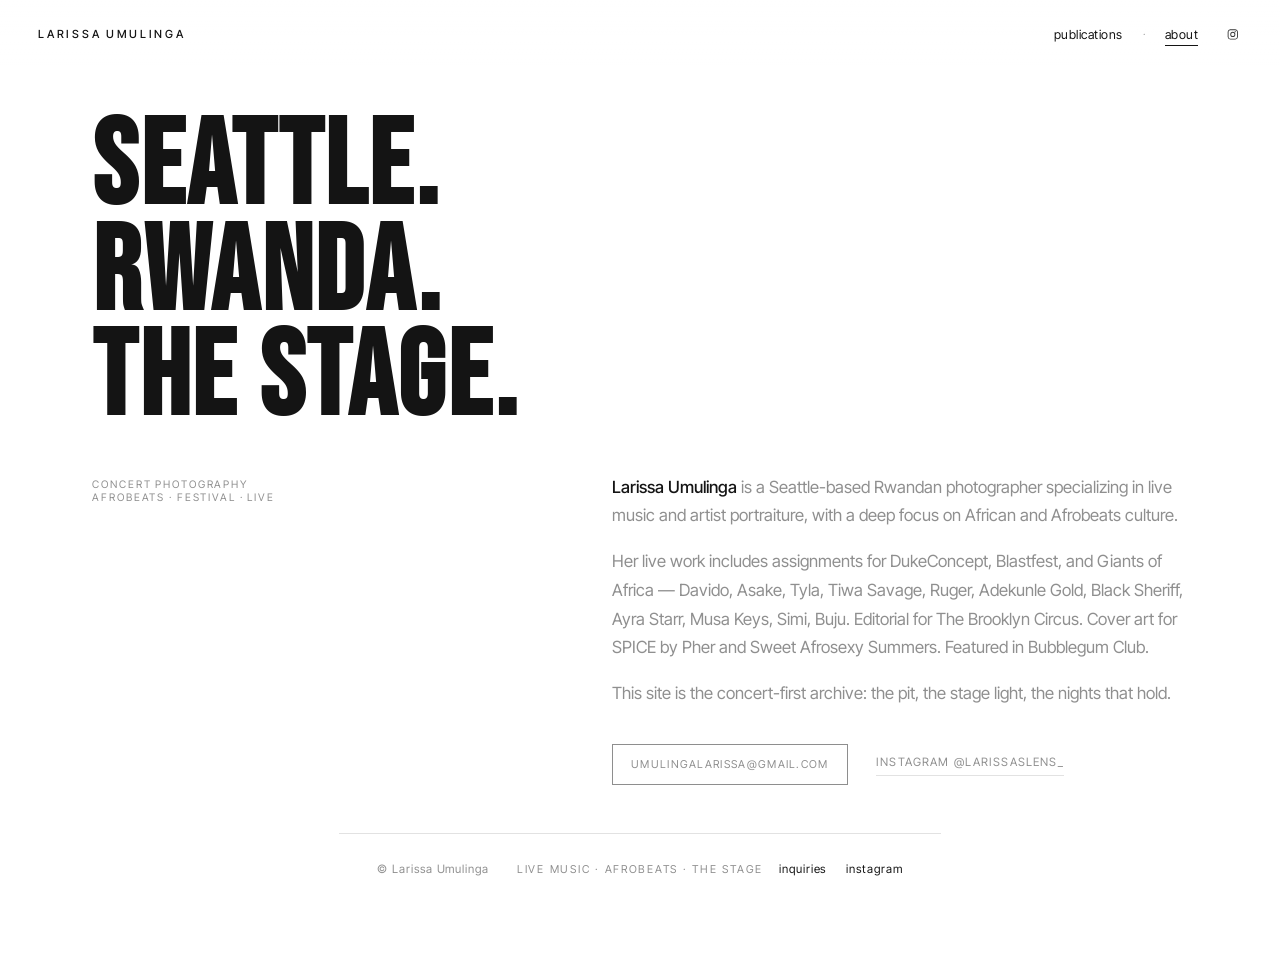
==== about.html @ 06923a4a "Initial commit: Larissa's Lens static site Kissi-style white concert archive: homepage name index + " ====
<!DOCTYPE html>
<html lang="en">
<head>
  <meta charset="utf-8" />
  <meta name="viewport" content="width=device-width, initial-scale=1" />
  <title>About — Larissa Umulinga</title>
  <meta name="description" content="Seattle-based Rwandan concert photographer. Live music, Afrobeats, the stage." />
  <link rel="preconnect" href="https://fonts.googleapis.com" />
  <link rel="preconnect" href="https://fonts.gstatic.com" crossorigin />
  <link href="https://fonts.googleapis.com/css2?family=Bebas+Neue&family=Instrument+Serif:ital@1&family=Inter+Tight:wght@400;500;600&display=swap" rel="stylesheet" />
  <link rel="stylesheet" href="styles.css" />
</head>
<body data-root="">
  <header class="site-header" id="site-header"></header>
  <nav class="nav-mobile" id="mobile-nav" aria-label="Mobile"></nav>
  <div class="page-wrap has-footer-space">
  <main class="about-block">
    <h1 class="about-title">SEATTLE.<br />RWANDA.<br />THE STAGE.</h1>
    <div class="about-grid">
      <p class="about-aside">Concert photography<br />Afrobeats · festival · live</p>
      <div class="about-body">
        <p><strong>Larissa Umulinga</strong> is a Seattle-based Rwandan photographer specializing in live music and artist portraiture, with a deep focus on African and Afrobeats culture.</p>
        <p>Her live work includes assignments for DukeConcept, Blastfest, and Giants of Africa — Davido, Asake, Tyla, Tiwa Savage, Ruger, Adekunle Gold, Black Sheriff, Ayra Starr, Musa Keys, Simi, Buju. Editorial for The Brooklyn Circus. Cover art for SPICE by Pher and Sweet Afrosexy Summers. Featured in Bubblegum Club.</p>
        <p>This site is the concert-first archive: the pit, the stage light, the nights that hold.</p>
        <div class="about-contact">
          <a class="inquire" href="mailto:umulingalarissa@gmail.com">umulingalarissa@gmail.com</a>
          <a class="ghost" href="https://www.instagram.com/larissaslens_/" target="_blank" rel="noopener noreferrer">instagram @larissaslens_</a>
        </div>
      </div>
    </div>
  </main>
  <footer class="site-footer" id="site-footer"></footer>
  </div>
  <script src="site.js"></script>
</body>
</html>
---- styles.css ----
:root {
  --bg: #fff;
  --sand: #141414; /* ink on white */
  --sand-dim: rgba(20, 20, 20, 0.48);
  --sand-mute: rgba(20, 20, 20, 0.22);
  --line: rgba(20, 20, 20, 0.12);
  --accent: #d8c8af; /* warm sand for rare accents */
  --safe: clamp(1.5rem, 3vw, 2.6rem);
  --header-h: 4.25rem;
  --ease: cubic-bezier(0.4, 0, 0.2, 1);
  --max: 1180px;
}

*, *::before, *::after { box-sizing: border-box; margin: 0; padding: 0; }

html {
  background: var(--bg);
  color: var(--sand);
  -webkit-font-smoothing: antialiased;
  scroll-behavior: smooth;
}

body {
  font-family: "Inter Tight", system-ui, sans-serif;
  background: var(--bg);
  color: var(--sand);
  min-height: 100dvh;
}

a { color: inherit; text-decoration: none; }
button { font: inherit; color: inherit; background: none; border: 0; cursor: pointer; text-align: left; }
:focus-visible { outline: 1px solid var(--sand); outline-offset: 3px; }
img { display: block; max-width: 100%; }
.cover { width: 100%; height: 100%; object-fit: cover; }

/* —— Header —— */
.site-header {
  position: fixed;
  inset: 0 0 auto;
  z-index: 40;
  display: flex;
  align-items: center;
  justify-content: space-between;
  height: var(--header-h);
  padding: 0 var(--safe);
  background: linear-gradient(to bottom, rgba(255,255,255,0.96) 0%, rgba(255,255,255,0) 100%);
}

.brand {
  font-size: 0.7rem;
  font-weight: 500;
  letter-spacing: 0.24em;
  text-transform: uppercase;
  z-index: 2;
}
.brand:hover { opacity: 0.7; }

.nav {
  display: flex;
  align-items: center;
  gap: 0.15rem 1.25rem;
  z-index: 2;
}
.nav a {
  font-size: 0.78rem;
  letter-spacing: 0.04em;
  position: relative;
  padding: 0.15rem 0;
}
.nav a::after {
  content: "";
  position: absolute;
  left: 0;
  bottom: -2px;
  width: 0;
  height: 1px;
  background: currentColor;
  transition: width 0.3s var(--ease);
}
.nav a:hover::after,
.nav a.is-active::after { width: 100%; }
.nav .dot { opacity: 0.4; font-size: 0.65rem; }

.ig {
  width: 1.1rem;
  height: 1.1rem;
  margin-left: 0.35rem;
  opacity: 0.85;
  display: inline-flex;
}
.ig:hover { opacity: 1; }
.ig svg { width: 100%; height: 100%; fill: currentColor; }

.menu-toggle {
  display: none;
  font-size: 0.72rem;
  letter-spacing: 0.14em;
  text-transform: uppercase;
  z-index: 3;
}

.nav-mobile {
  display: none;
  position: fixed;
  inset: 0;
  z-index: 35;
  background: rgba(255,255,255,0.98);
  padding: calc(var(--header-h) + 1.5rem) var(--safe) 2rem;
  flex-direction: column;
  justify-content: space-between;
}
.nav-mobile.is-open { display: flex; }
.nav-mobile a {
  display: block;
  font-family: "Bebas Neue", sans-serif;
  font-size: clamp(2.4rem, 10vw, 3.6rem);
  letter-spacing: 0.04em;
  line-height: 1.05;
  padding: 0.2rem 0;
  color: var(--sand-mute);
  transition: color 0.25s var(--ease);
}
.nav-mobile a:hover,
.nav-mobile a.is-active { color: var(--sand); }
.nav-mobile-end {
  display: flex;
  gap: 1.5rem;
  font-size: 0.72rem;
  letter-spacing: 0.1em;
  text-transform: uppercase;
  color: var(--sand-dim);
}
.nav-mobile-end a:hover { color: var(--sand); }

body.menu-open { overflow: hidden; }

/* —— Footer —— */
.site-footer {
  max-width: var(--max);
  margin: 0 auto;
  padding: 1.75rem var(--safe) 2.5rem;
  border-top: 1px solid var(--line);
  display: grid;
  grid-template-columns: 1fr auto 1fr;
  align-items: center;
  gap: 1rem;
  font-size: 0.72rem;
  letter-spacing: 0.08em;
}
.site-footer .left { color: var(--sand-dim); }
.site-footer .center {
  text-align: center;
  font-size: 0.68rem;
  letter-spacing: 0.16em;
  text-transform: uppercase;
  color: var(--sand-dim);
}
.site-footer .right { text-align: right; display: flex; gap: 1.25rem; justify-content: flex-end; }
.site-footer a:hover { opacity: 0.75; }

.page-wrap { padding-bottom: 3rem; }
.page-wrap.has-footer-space { min-height: 100dvh; display: flex; flex-direction: column; }
.page-wrap.has-footer-space > main { flex: 1; }

/* —— Homepage index —— */
.home-body {
  overflow: hidden;
  height: 100dvh;
}
.home-body .site-footer { display: none; }

.stage {
  display: grid;
  grid-template-columns: minmax(22rem, 0.95fr) minmax(0, 1.15fr);
  width: 100%;
  max-width: 100vw;
  min-height: 100dvh;
  height: 100dvh;
  padding-top: var(--header-h);
  overflow: hidden;
}

.index-pane {
  position: relative;
  z-index: 5;
  display: flex;
  flex-direction: column;
  justify-content: center;
  padding: 2rem var(--safe) 3rem;
  background: linear-gradient(90deg, #fff 55%, rgba(255,255,255,0.85) 85%, transparent 100%);
  min-width: 0;
  height: calc(100dvh - var(--header-h));
  overflow: hidden;
}

.tagline {
  font-size: 0.65rem;
  letter-spacing: 0.2em;
  text-transform: uppercase;
  color: var(--sand-dim);
  margin-bottom: 2.2rem;
}

.artist-list {
  display: flex;
  flex-direction: column;
  gap: 0.15rem;
  min-width: 0;
}

.artist-row {
  display: grid;
  grid-template-columns: 2.4rem minmax(0, 1fr) auto;
  align-items: baseline;
  gap: 0.75rem 1rem;
  padding: 0.35rem 0;
  width: 100%;
  min-width: 0;
  transition: color 0.25s var(--ease);
}
.artist-row .num {
  font-size: 0.68rem;
  letter-spacing: 0.12em;
  color: var(--sand-mute);
  font-variant-numeric: tabular-nums;
}
.artist-row .name {
  font-family: "Bebas Neue", sans-serif;
  font-size: clamp(2.1rem, 4.6vw, 4.2rem);
  line-height: 0.92;
  letter-spacing: 0.015em;
  text-transform: uppercase;
  color: var(--sand-mute);
  min-width: 0;
  white-space: nowrap;
  transition: color 0.3s var(--ease), transform 0.3s var(--ease);
}
.artist-row .credit {
  font-family: "Instrument Serif", Georgia, serif;
  font-style: italic;
  font-size: 0.95rem;
  color: var(--sand-mute);
  white-space: nowrap;
  opacity: 0;
  transform: translateX(-6px);
  transition: opacity 0.3s var(--ease), transform 0.3s var(--ease), color 0.3s;
}
.artist-row:hover .name,
.artist-row.is-active .name {
  color: var(--sand);
  transform: translateX(4px);
}
.artist-row:hover .num,
.artist-row.is-active .num { color: var(--sand-dim); }
.artist-row:hover .credit,
.artist-row.is-active .credit {
  opacity: 1;
  transform: translateX(0);
  color: var(--sand);
}

.photo-pane {
  position: relative;
  min-height: 0;
  height: calc(100dvh - var(--header-h));
  align-self: stretch;
  isolation: isolate;
  overflow: hidden;
  background: #fff;
}

.photo-scroller {
  position: absolute;
  inset: 0;
  z-index: 1;
  background: #fff;
  overflow-x: hidden;
  overflow-y: auto;
  scroll-snap-type: y mandatory;
  scroll-behavior: smooth;
  overscroll-behavior: contain;
  -webkit-overflow-scrolling: touch;
  scrollbar-width: none;
  /* smaller peeks — active frame dominates */
  scroll-padding-block: 12%;
}
.photo-scroller::-webkit-scrollbar { display: none; }

.photo-slide {
  position: relative;
  display: block;
  width: 100%;
  /* larger active frame = smaller peeks */
  height: 76%;
  min-height: 76%;
  scroll-snap-align: center;
  scroll-snap-stop: always;
  overflow: hidden;
  background: #fff;
  cursor: pointer;
  margin: 0;
  border: 0;
}
.photo-slide img {
  width: 100%;
  height: 100%;
  object-fit: cover;
  object-position: center 22%;
  display: block;
  transform: scale(1.02);
  transition: filter 0.55s var(--ease), opacity 0.55s var(--ease), transform 0.7s var(--ease);
  /* softer dimming on neighbors */
  filter: brightness(0.78) saturate(0.88);
  opacity: 0.78;
}
.photo-spacer {
  height: 12%;
  min-height: 12%;
  flex: none;
  pointer-events: none;
}

.photo-slide.is-active img {
  filter: none;
  opacity: 1;
  transform: scale(1);
}

.photo-vignette {
  position: absolute;
  inset: 0;
  pointer-events: none;
  z-index: 6;
  background:
    linear-gradient(90deg, #fff 0%, rgba(255,255,255,0.55) 8%, transparent 22%),
    linear-gradient(
      to bottom,
      rgba(255,255,255,0.65) 0%,
      transparent 14%,
      transparent 86%,
      rgba(255,255,255,0.65) 100%
    );
}

.photo-caption {
  position: absolute;
  right: var(--safe);
  bottom: 1.75rem;
  z-index: 7;
  text-align: right;
  pointer-events: none;
  transition: opacity 0.35s var(--ease);
}
.photo-caption .label {
  font-size: 0.62rem;
  letter-spacing: 0.18em;
  text-transform: uppercase;
  color: var(--sand-dim);
  margin-bottom: 0.35rem;
}
.photo-caption .big {
  font-family: "Bebas Neue", sans-serif;
  font-size: 1.6rem;
  letter-spacing: 0.06em;
}

.home-foot {
  position: fixed;
  left: var(--safe);
  bottom: 1.25rem;
  z-index: 20;
  font-size: 0.65rem;
  letter-spacing: 0.08em;
  color: var(--sand-mute);
}
.home-foot a:hover { color: var(--sand); }

/* —— Inner page chrome —— */
.page-hero {
  padding: calc(var(--header-h) + 2.5rem) var(--safe) 2rem;
  max-width: var(--max);
  margin: 0 auto;
}
.page-kicker {
  font-size: 0.65rem;
  letter-spacing: 0.2em;
  text-transform: uppercase;
  color: var(--sand-dim);
  margin-bottom: 0.85rem;
}
.page-title {
  font-family: "Bebas Neue", sans-serif;
  font-size: clamp(3rem, 8vw, 5.5rem);
  letter-spacing: 0.04em;
  line-height: 0.92;
}
.page-lede {
  margin-top: 1rem;
  max-width: 34rem;
  font-family: "Instrument Serif", Georgia, serif;
  font-style: italic;
  font-size: 1.2rem;
  color: var(--sand-dim);
  line-height: 1.45;
}

/* —— Music grid —— */
.live-grid {
  max-width: var(--max);
  margin: 0 auto;
  padding: 0.5rem var(--safe) 3rem;
  display: grid;
  grid-template-columns: repeat(12, 1fr);
  gap: 0.75rem;
}
.live-cell {
  position: relative;
  overflow: hidden;
  background: #f2f2f2;
  aspect-ratio: 3 / 4;
}
.live-cell:nth-child(1) { grid-column: span 7; aspect-ratio: 16 / 11; }
.live-cell:nth-child(2) { grid-column: span 5; }
.live-cell:nth-child(3) { grid-column: span 4; }
.live-cell:nth-child(4) { grid-column: span 4; }
.live-cell:nth-child(5) { grid-column: span 4; }
.live-cell:nth-child(6) { grid-column: span 6; aspect-ratio: 4 / 3; }
.live-cell:nth-child(7) { grid-column: span 6; aspect-ratio: 4 / 3; }
.live-cell img {
  width: 100%;
  height: 100%;
  object-fit: cover;
  transition: transform 0.7s var(--ease);
}
.live-cell:hover img { transform: scale(1.04); }
.live-meta {
  position: absolute;
  left: 0;
  right: 0;
  bottom: 0;
  padding: 2.5rem 1rem 0.9rem;
  background: linear-gradient(to top, rgba(0,0,0,0.85), transparent);
  font-size: 0.68rem;
  letter-spacing: 0.12em;
  text-transform: uppercase;
}
.live-meta strong {
  display: block;
  font-family: "Bebas Neue", sans-serif;
  font-size: 1.35rem;
  letter-spacing: 0.06em;
  font-weight: 400;
  text-transform: uppercase;
  margin-top: 0.15rem;
}

/* —— Projects cards —— */
.card-grid {
  max-width: var(--max);
  margin: 0 auto;
  padding: 0.5rem var(--safe) 3rem;
  display: grid;
  grid-template-columns: repeat(3, 1fr);
  gap: 1.25rem;
}
.project-card {
  display: flex;
  flex-direction: column;
  border: 1px solid var(--line);
  transition: border-color 0.3s var(--ease);
}
.project-card:hover { border-color: rgba(20, 20, 20, 0.35); }
.project-card .thumb {
  position: relative;
  overflow: hidden;
  aspect-ratio: 3 / 4;
  background: #f2f2f2;
}
.project-card .thumb img {
  width: 100%;
  height: 100%;
  object-fit: cover;
  object-position: center 18%;
  transition: transform 0.7s var(--ease);
}
.project-card:hover .thumb img { transform: scale(1.04); }
.project-card .body {
  padding: 1.1rem 1.15rem 1.25rem;
  display: flex;
  flex-direction: column;
  gap: 0.35rem;
  flex: 1;
}
.project-card .num {
  font-size: 0.62rem;
  letter-spacing: 0.16em;
  color: var(--sand-mute);
}
.project-card .name {
  font-family: "Bebas Neue", sans-serif;
  font-size: 2.15rem;
  letter-spacing: 0.04em;
  line-height: 1;
}
.project-card .credit {
  font-family: "Instrument Serif", Georgia, serif;
  font-style: italic;
  font-size: 1rem;
  color: var(--sand-dim);
}
.project-card .cta {
  margin-top: 1rem;
  font-size: 0.68rem;
  letter-spacing: 0.14em;
  text-transform: uppercase;
  color: var(--sand-dim);
  display: inline-flex;
  align-items: center;
  gap: 0.45rem;
}
.project-card:hover .cta { color: var(--sand); }
.project-card .cta span {
  display: inline-block;
  width: 1.4rem;
  height: 1px;
  background: currentColor;
}

/* —— Artist project page —— */
.artist-hero {
  position: relative;
  min-height: 72dvh;
  display: flex;
  flex-direction: column;
  justify-content: flex-end;
  padding: calc(var(--header-h) + 2rem) var(--safe) 2.5rem;
  overflow: hidden;
}
.artist-hero-bg {
  position: absolute;
  inset: 0;
  z-index: 0;
}
.artist-hero-bg img {
  width: 100%;
  height: 100%;
  object-fit: cover;
  object-position: center 18%;
  filter: brightness(0.72);
}
.artist-hero-shade {
  position: absolute;
  inset: 0;
  z-index: 1;
  pointer-events: none;
  background:
    linear-gradient(to top, #000 0%, rgba(0,0,0,0.55) 28%, transparent 62%),
    linear-gradient(to right, rgba(0,0,0,0.4) 0%, transparent 50%);
}
.artist-hero-copy { position: relative; z-index: 2; max-width: 40rem; }
.artist-num {
  font-size: 0.65rem;
  letter-spacing: 0.18em;
  text-transform: uppercase;
  color: var(--sand-dim);
  margin-bottom: 0.6rem;
}
.artist-name {
  font-family: "Bebas Neue", sans-serif;
  font-size: clamp(3.2rem, 9vw, 6.5rem);
  letter-spacing: 0.03em;
  line-height: 0.9;
}
.artist-credit {
  margin-top: 0.85rem;
  font-family: "Instrument Serif", Georgia, serif;
  font-style: italic;
  font-size: 1.25rem;
}
.artist-credit em { opacity: 0.65; margin-right: 0.2em; }

.gallery {
  max-width: var(--max);
  margin: 0 auto;
  padding: 2rem var(--safe) 3rem;
  display: grid;
  grid-template-columns: repeat(12, 1fr);
  gap: 0.75rem;
}
.gallery figure {
  overflow: hidden;
  background: #f2f2f2;
  position: relative;
}
.gallery figure:nth-child(1) { grid-column: span 8; aspect-ratio: 16 / 11; }
.gallery figure:nth-child(2) { grid-column: span 4; aspect-ratio: 3 / 4; }
.gallery figure:nth-child(3) { grid-column: span 5; aspect-ratio: 4 / 5; }
.gallery figure:nth-child(4) { grid-column: span 7; aspect-ratio: 16 / 12; }
.gallery figure img {
  width: 100%;
  height: 100%;
  object-fit: cover;
}
.gallery figcaption {
  position: absolute;
  left: 0.85rem;
  bottom: 0.75rem;
  font-size: 0.62rem;
  letter-spacing: 0.12em;
  text-transform: uppercase;
  color: var(--sand-dim);
  text-shadow: 0 1px 8px rgba(0,0,0,0.8);
}

.artist-nav {
  max-width: var(--max);
  margin: 0 auto;
  padding: 0 var(--safe) 2rem;
  display: flex;
  justify-content: space-between;
  gap: 1rem;
  font-size: 0.72rem;
  letter-spacing: 0.1em;
  text-transform: uppercase;
  color: var(--sand-dim);
  border-top: 1px solid var(--line);
  padding-top: 1.5rem;
}
.artist-nav a:hover { color: var(--sand); }

/* —— Publications —— */
.pub-list {
  max-width: var(--max);
  margin: 0 auto;
  padding: 0.5rem var(--safe) 3rem;
  display: flex;
  flex-direction: column;
  gap: 0;
}
.pub-item {
  display: grid;
  grid-template-columns: minmax(0, 1.1fr) minmax(0, 0.9fr);
  gap: 2.5rem;
  align-items: center;
  padding: 2.5rem 0;
  border-top: 1px solid var(--line);
}
.pub-item:last-child { border-bottom: 1px solid var(--line); }
.pub-label {
  font-size: 0.62rem;
  letter-spacing: 0.18em;
  text-transform: uppercase;
  color: var(--sand-mute);
  margin-bottom: 0.75rem;
}
.pub-title {
  font-family: "Bebas Neue", sans-serif;
  font-size: clamp(2rem, 4vw, 3rem);
  letter-spacing: 0.04em;
  line-height: 1;
  margin-bottom: 0.85rem;
}
.pub-body {
  font-size: 0.95rem;
  line-height: 1.65;
  color: var(--sand-dim);
  max-width: 32rem;
}
.pub-body p + p { margin-top: 0.85rem; }
.pub-visual {
  position: relative;
  overflow: hidden;
  background: #f2f2f2;
  aspect-ratio: 4 / 5;
}
.pub-visual img {
  width: 100%;
  height: 100%;
  object-fit: cover;
}
.pub-link {
  display: inline-block;
  margin-top: 1.25rem;
  font-size: 0.68rem;
  letter-spacing: 0.14em;
  text-transform: uppercase;
  border-bottom: 1px solid var(--line);
  padding-bottom: 2px;
}
.pub-link:hover { border-color: var(--sand); }

/* —— About —— */
.about-block {
  max-width: var(--max);
  margin: 0 auto;
  padding: calc(var(--header-h) + 3rem) var(--safe) 3rem;
}
.about-title {
  font-family: "Bebas Neue", sans-serif;
  font-size: clamp(3.5rem, 12vw, 7.5rem);
  letter-spacing: 0.02em;
  line-height: 0.88;
  margin-bottom: 2.5rem;
}
.about-grid {
  display: grid;
  grid-template-columns: minmax(0, 0.9fr) minmax(0, 1.1fr);
  gap: 3rem;
  align-items: start;
}
.about-aside {
  font-size: 0.65rem;
  letter-spacing: 0.18em;
  text-transform: uppercase;
  color: var(--sand-dim);
  padding-top: 0.35rem;
}
.about-body {
  font-size: 1.05rem;
  line-height: 1.7;
  color: var(--sand-dim);
  max-width: 36rem;
}
.about-body p + p { margin-top: 1.1rem; }
.about-body strong { color: var(--sand); font-weight: 500; }
.about-contact {
  margin-top: 2.25rem;
  display: flex;
  flex-wrap: wrap;
  gap: 1rem 1.75rem;
  align-items: center;
}
.inquire {
  display: inline-block;
  border: 1px solid var(--sand-dim);
  padding: 0.65rem 1.15rem;
  letter-spacing: 0.12em;
  text-transform: uppercase;
  font-size: 0.68rem;
  transition: border-color 0.25s, background 0.25s, color 0.25s;
}
.inquire:hover {
  border-color: var(--sand);
  background: var(--sand);
  color: #fff;
}
.about-contact .ghost {
  font-size: 0.72rem;
  letter-spacing: 0.1em;
  text-transform: uppercase;
  color: var(--sand-dim);
  border-bottom: 1px solid var(--line);
  padding-bottom: 2px;
}
.about-contact .ghost:hover { color: var(--sand); border-color: var(--sand); }


/* —— Quiet sitemap (projects.html fallback) —— */
.sitemap-list {
  max-width: var(--max);
  margin: 0 auto 2rem;
  padding: 0 var(--safe);
  list-style: none;
  counter-reset: work;
}
.sitemap-list li {
  counter-increment: work;
  padding: 0.85rem 0;
  border-bottom: 1px solid var(--line);
  font-size: 0.95rem;
  letter-spacing: 0.02em;
  color: var(--sand-dim);
}
.sitemap-list li::before {
  content: counter(work, decimal-leading-zero);
  display: inline-block;
  width: 2.2rem;
  font-size: 0.68rem;
  letter-spacing: 0.12em;
  color: var(--sand-mute);
  margin-right: 0.85rem;
  font-variant-numeric: tabular-nums;
}
.sitemap-list a {
  font-family: "Bebas Neue", sans-serif;
  font-size: 1.55rem;
  letter-spacing: 0.04em;
  margin-right: 0.5rem;
}
.sitemap-list a:hover { color: var(--sand); }

/* —— Responsive —— */
@media (max-width: 960px) {
  .nav { display: none; }
  .menu-toggle { display: block; }

  .home-body { overflow: hidden; }
  .stage {
    grid-template-columns: minmax(0, 1fr);
    width: 100%;
    max-width: 100vw;
    min-width: 0;
  }
  .photo-pane {
    position: fixed;
    inset: 0;
    z-index: 0;
    height: 100dvh;
    opacity: 0.45;
  }
  .photo-vignette {
    background: rgba(255,255,255,0.72);
  }
  .index-pane {
    background: transparent;
    min-height: 100dvh;
    height: auto;
  }
  .photo-caption { display: none; }
  .artist-row .credit { display: none; }
  .artist-row .name { font-size: clamp(2rem, 9vw, 3.2rem); }

  .card-grid { grid-template-columns: repeat(2, 1fr); }
  .live-cell:nth-child(n) { grid-column: span 6; aspect-ratio: 3 / 4; }
  .live-cell:nth-child(1) { grid-column: span 12; aspect-ratio: 16 / 11; }

  .pub-item { grid-template-columns: 1fr; gap: 1.25rem; }
  .pub-visual { max-width: 22rem; }
  .about-grid { grid-template-columns: 1fr; gap: 1.5rem; }

  .gallery figure:nth-child(n) { grid-column: span 12; aspect-ratio: 4 / 5; }
  .gallery figure:nth-child(1),
  .gallery figure:nth-child(4) { aspect-ratio: 16 / 11; }

  .site-footer {
    grid-template-columns: 1fr;
    text-align: center;
    gap: 0.75rem;
  }
  .site-footer .right { justify-content: center; text-align: center; }
  .site-footer .left,
  .site-footer .center { text-align: center; }
}

@media (max-width: 640px) {
  .card-grid { grid-template-columns: 1fr; }
  .live-cell:nth-child(n) { grid-column: span 12; }
  .artist-row {
    grid-template-columns: 2rem minmax(0, 1fr);
  }
  .artist-row .name { font-size: clamp(2.2rem, 12vw, 3.2rem); }
}
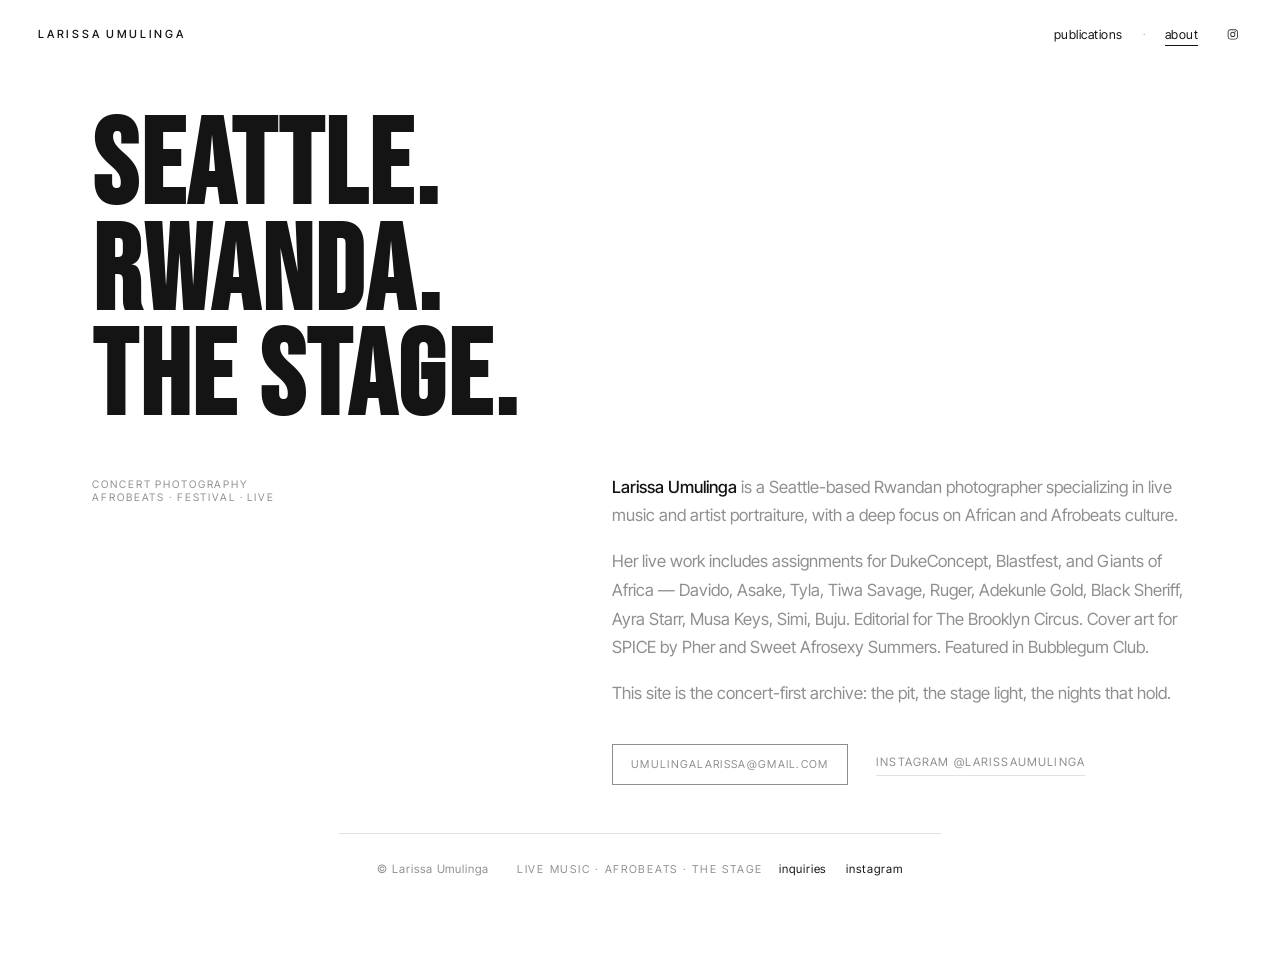
==== commit ffb1a5ff: "Add Wizkid as #1 with live cover; Instagram @larissaumulinga Wizkid leads the homepage archive; Tyla" ====
--- a/about.html
+++ b/about.html
@@ -24,7 +24,7 @@
         <p>This site is the concert-first archive: the pit, the stage light, the nights that hold.</p>
         <div class="about-contact">
           <a class="inquire" href="mailto:umulingalarissa@gmail.com">umulingalarissa@gmail.com</a>
-          <a class="ghost" href="https://www.instagram.com/larissaslens_/" target="_blank" rel="noopener noreferrer">instagram @larissaslens_</a>
+          <a class="ghost" href="https://www.instagram.com/larissaumulinga/" target="_blank" rel="noopener noreferrer">instagram @larissaumulinga</a>
         </div>
       </div>
     </div>
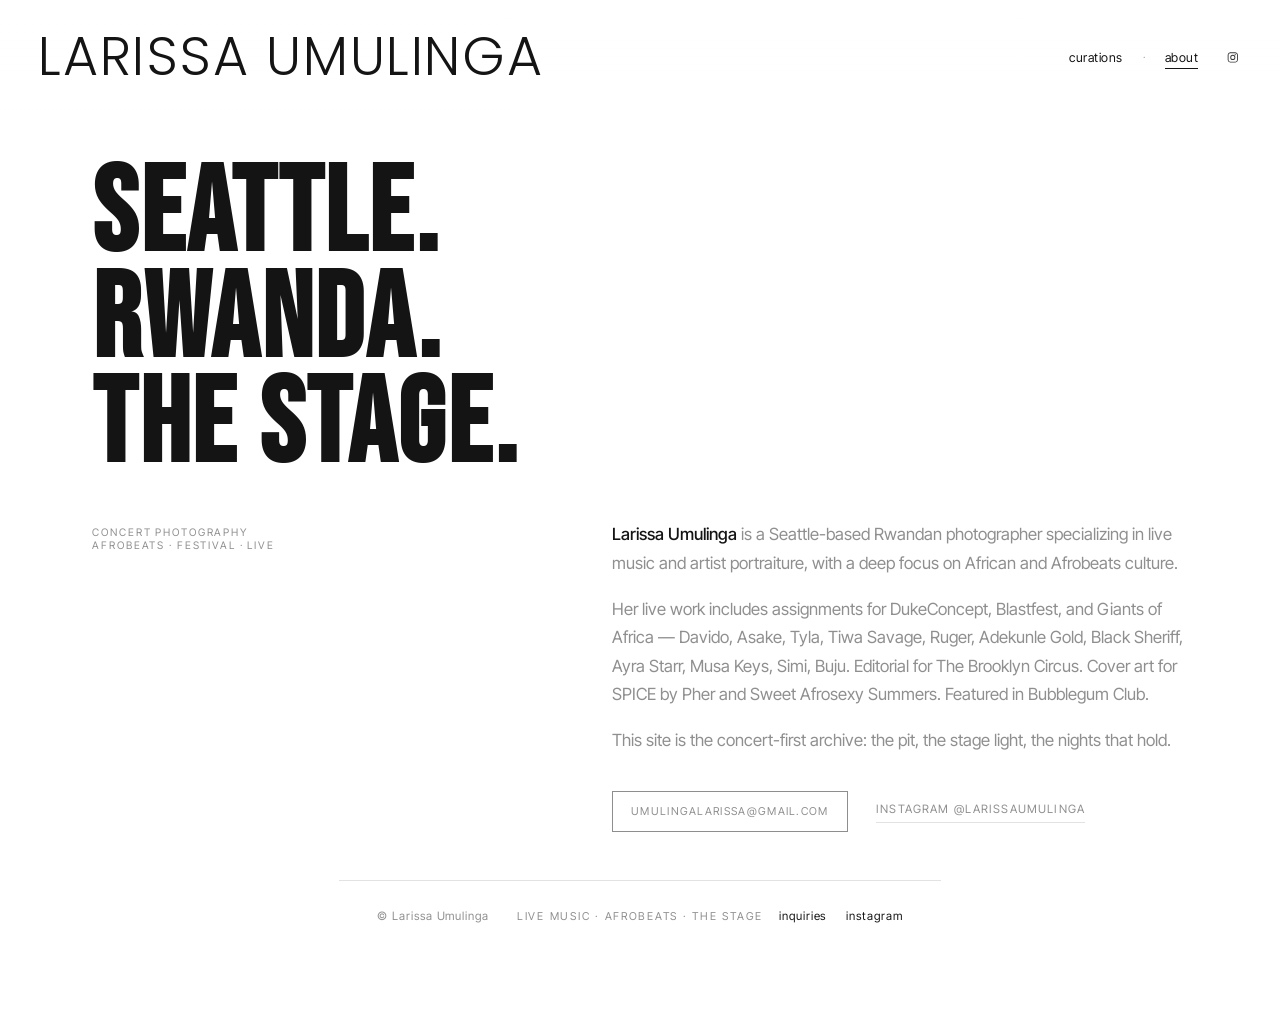
==== commit a9fb04f1: "Reorganize galleries into per-artist folders; add Bnxn and Enny - Add the shared artist.html templat" ====
--- a/about.html
+++ b/about.html
@@ -7,7 +7,7 @@
   <meta name="description" content="Seattle-based Rwandan concert photographer. Live music, Afrobeats, the stage." />
   <link rel="preconnect" href="https://fonts.googleapis.com" />
   <link rel="preconnect" href="https://fonts.gstatic.com" crossorigin />
-  <link href="https://fonts.googleapis.com/css2?family=Bebas+Neue&family=Instrument+Serif:ital@1&family=Inter+Tight:wght@400;500;600&display=swap" rel="stylesheet" />
+  <link href="https://fonts.googleapis.com/css2?family=Bebas+Neue&family=Instrument+Serif:ital@1&family=Inter+Tight:wght@400;500;600&family=Poppins:wght@300&display=swap" rel="stylesheet" />
   <link rel="stylesheet" href="styles.css" />
 </head>
 <body data-root="">
--- a/styles.css
+++ b/styles.css
@@ -2,11 +2,14 @@
   --bg: #fff;
   --sand: #141414; /* ink on white */
   --sand-dim: rgba(20, 20, 20, 0.48);
+  --sand-soft: rgba(20, 20, 20, 0.7); /* lighter than full ink — less "bold"-reading titles */
   --sand-mute: rgba(20, 20, 20, 0.22);
   --line: rgba(20, 20, 20, 0.12);
   --accent: #d8c8af; /* warm sand for rare accents */
+  --bg-rgb: 255, 255, 255;
   --safe: clamp(1.5rem, 3vw, 2.6rem);
-  --header-h: 4.25rem;
+  --header-h: clamp(5.5rem, 9vw, 7.5rem);
+  --matte: clamp(0.5in, 5vw, 1in);
   --ease: cubic-bezier(0.4, 0, 0.2, 1);
   --max: 1180px;
 }
@@ -47,9 +50,11 @@
 }
 
 .brand {
-  font-size: 0.7rem;
-  font-weight: 500;
-  letter-spacing: 0.24em;
+  font-family: "Poppins", sans-serif;
+  font-weight: 300;
+  font-size: clamp(2.2rem, 4.2vw, 4.4rem);
+  line-height: 1.05;
+  letter-spacing: 0.03em;
   text-transform: uppercase;
   z-index: 2;
 }
@@ -187,11 +192,14 @@
   flex-direction: column;
   justify-content: center;
   padding: 2rem var(--safe) 3rem;
-  background: linear-gradient(90deg, #fff 55%, rgba(255,255,255,0.85) 85%, transparent 100%);
+  background: linear-gradient(90deg, rgb(var(--bg-rgb)) 55%, rgba(var(--bg-rgb), 0.85) 85%, transparent 100%);
   min-width: 0;
   height: calc(100dvh - var(--header-h));
-  overflow: hidden;
-}
+  overflow-y: auto;
+  overflow-x: hidden;
+  scrollbar-width: none;
+}
+.index-pane::-webkit-scrollbar { display: none; }
 
 .tagline {
   font-size: 0.65rem;
@@ -247,7 +255,7 @@
 }
 .artist-row:hover .name,
 .artist-row.is-active .name {
-  color: var(--sand);
+  color: var(--sand-soft);
   transform: translateX(4px);
 }
 .artist-row:hover .num,
@@ -266,14 +274,14 @@
   align-self: stretch;
   isolation: isolate;
   overflow: hidden;
-  background: #fff;
+  background-color: var(--bg);
 }
 
 .photo-scroller {
   position: absolute;
   inset: 0;
   z-index: 1;
-  background: #fff;
+  background-color: var(--bg);
   overflow-x: hidden;
   overflow-y: auto;
   scroll-snap-type: y mandatory;
@@ -296,9 +304,11 @@
   scroll-snap-align: center;
   scroll-snap-stop: always;
   overflow: hidden;
-  background: #fff;
+  background-color: var(--bg);
   cursor: pointer;
-  margin: 0;
+  margin: 0 0 clamp(1.25rem, 3vw, 2.25rem);
+  /* matte — white space between the photo and its corner brackets */
+  padding: var(--matte);
   border: 0;
 }
 .photo-slide img {
@@ -331,22 +341,40 @@
   inset: 0;
   pointer-events: none;
   z-index: 6;
-  background:
-    linear-gradient(90deg, #fff 0%, rgba(255,255,255,0.55) 8%, transparent 22%),
-    linear-gradient(
-      to bottom,
-      rgba(255,255,255,0.65) 0%,
-      transparent 14%,
-      transparent 86%,
-      rgba(255,255,255,0.65) 100%
-    );
-}
+  background: linear-gradient(
+    to bottom,
+    rgba(var(--bg-rgb), 0.65) 0%,
+    transparent 14%,
+    transparent 86%,
+    rgba(var(--bg-rgb), 0.65) 100%
+  );
+}
+
+/* Corner brackets framing the active photo — sit halfway into the matte
+   (padding on .photo-slide), splitting the white gap between the photo
+   edge and the bracket, like a mat inside a picture frame. */
+.photo-frame {
+  position: absolute;
+  inset: calc(12% + var(--matte) / 2) calc(var(--matte) / 2);
+  z-index: 8;
+  pointer-events: none;
+}
+.photo-frame .corner {
+  position: absolute;
+  width: 2.5rem;
+  height: 2.5rem;
+  border: 4px solid #000;
+}
+.photo-frame .corner.tl { top: 0; left: 0; border-right: 0; border-bottom: 0; }
+.photo-frame .corner.tr { top: 0; right: 0; border-left: 0; border-bottom: 0; }
+.photo-frame .corner.bl { bottom: 0; left: 0; border-right: 0; border-top: 0; }
+.photo-frame .corner.br { bottom: 0; right: 0; border-left: 0; border-top: 0; }
 
 .photo-caption {
   position: absolute;
   right: var(--safe);
   bottom: 1.75rem;
-  z-index: 7;
+  z-index: 9;
   text-align: right;
   pointer-events: none;
   transition: opacity 0.35s var(--ease);
@@ -592,10 +620,12 @@
   background: #f2f2f2;
   position: relative;
 }
-.gallery figure:nth-child(1) { grid-column: span 8; aspect-ratio: 16 / 11; }
-.gallery figure:nth-child(2) { grid-column: span 4; aspect-ratio: 3 / 4; }
-.gallery figure:nth-child(3) { grid-column: span 5; aspect-ratio: 4 / 5; }
-.gallery figure:nth-child(4) { grid-column: span 7; aspect-ratio: 16 / 12; }
+/* 8/4/5/7-column mosaic, repeating every 4 photos so it still works
+   whether a gallery has 4 images or 40. */
+.gallery figure:nth-child(4n+1) { grid-column: span 8; aspect-ratio: 16 / 11; }
+.gallery figure:nth-child(4n+2) { grid-column: span 4; aspect-ratio: 3 / 4; }
+.gallery figure:nth-child(4n+3) { grid-column: span 5; aspect-ratio: 4 / 5; }
+.gallery figure:nth-child(4n) { grid-column: span 7; aspect-ratio: 16 / 12; }
 .gallery figure img {
   width: 100%;
   height: 100%;
@@ -688,6 +718,63 @@
   padding-bottom: 2px;
 }
 .pub-link:hover { border-color: var(--sand); }
+
+
+/* —— Curations / publications (simple list) —— */
+.cv-section {
+  max-width: var(--max);
+  margin: 0 auto;
+  padding: 0 var(--safe) 3rem;
+}
+.cv-heading {
+  font-size: 0.65rem;
+  letter-spacing: 0.2em;
+  text-transform: uppercase;
+  color: var(--sand-dim);
+  margin-bottom: 1.25rem;
+  padding-bottom: 0.75rem;
+  border-bottom: 1px solid var(--line);
+}
+.cv-list {
+  list-style: none;
+  display: flex;
+  flex-direction: column;
+  gap: 0;
+}
+.cv-row {
+  display: grid;
+  grid-template-columns: 4.5rem minmax(0, 1fr);
+  gap: 1rem 1.5rem;
+  padding: 1.1rem 0;
+  border-bottom: 1px solid var(--line);
+  align-items: baseline;
+}
+.cv-year {
+  font-size: 0.72rem;
+  letter-spacing: 0.08em;
+  color: var(--sand-mute);
+  font-variant-numeric: tabular-nums;
+}
+.cv-title a { border-bottom: 1px solid transparent; }
+.cv-title a:hover { border-bottom-color: currentColor; }
+.cv-title {
+  font-family: "Bebas Neue", sans-serif;
+  font-size: clamp(1.45rem, 3vw, 1.9rem);
+  letter-spacing: 0.04em;
+  line-height: 1.05;
+  margin-bottom: 0.25rem;
+}
+.cv-meta {
+  font-size: 0.88rem;
+  line-height: 1.45;
+  color: var(--sand-dim);
+}
+@media (max-width: 640px) {
+  .cv-row {
+    grid-template-columns: 3.25rem minmax(0, 1fr);
+    gap: 0.75rem 1rem;
+  }
+}
 
 /* —— About —— */
 .about-block {
@@ -809,14 +896,16 @@
     opacity: 0.45;
   }
   .photo-vignette {
-    background: rgba(255,255,255,0.72);
+    background: rgba(var(--bg-rgb), 0.72);
   }
   .index-pane {
     background: transparent;
     min-height: 100dvh;
     height: auto;
   }
+  .photo-slide { padding: 0; }
   .photo-caption { display: none; }
+  .photo-frame { display: none; }
   .artist-row .credit { display: none; }
   .artist-row .name { font-size: clamp(2rem, 9vw, 3.2rem); }
 
@@ -829,8 +918,8 @@
   .about-grid { grid-template-columns: 1fr; gap: 1.5rem; }
 
   .gallery figure:nth-child(n) { grid-column: span 12; aspect-ratio: 4 / 5; }
-  .gallery figure:nth-child(1),
-  .gallery figure:nth-child(4) { aspect-ratio: 16 / 11; }
+  .gallery figure:nth-child(4n+1),
+  .gallery figure:nth-child(4n) { aspect-ratio: 16 / 11; }
 
   .site-footer {
     grid-template-columns: 1fr;
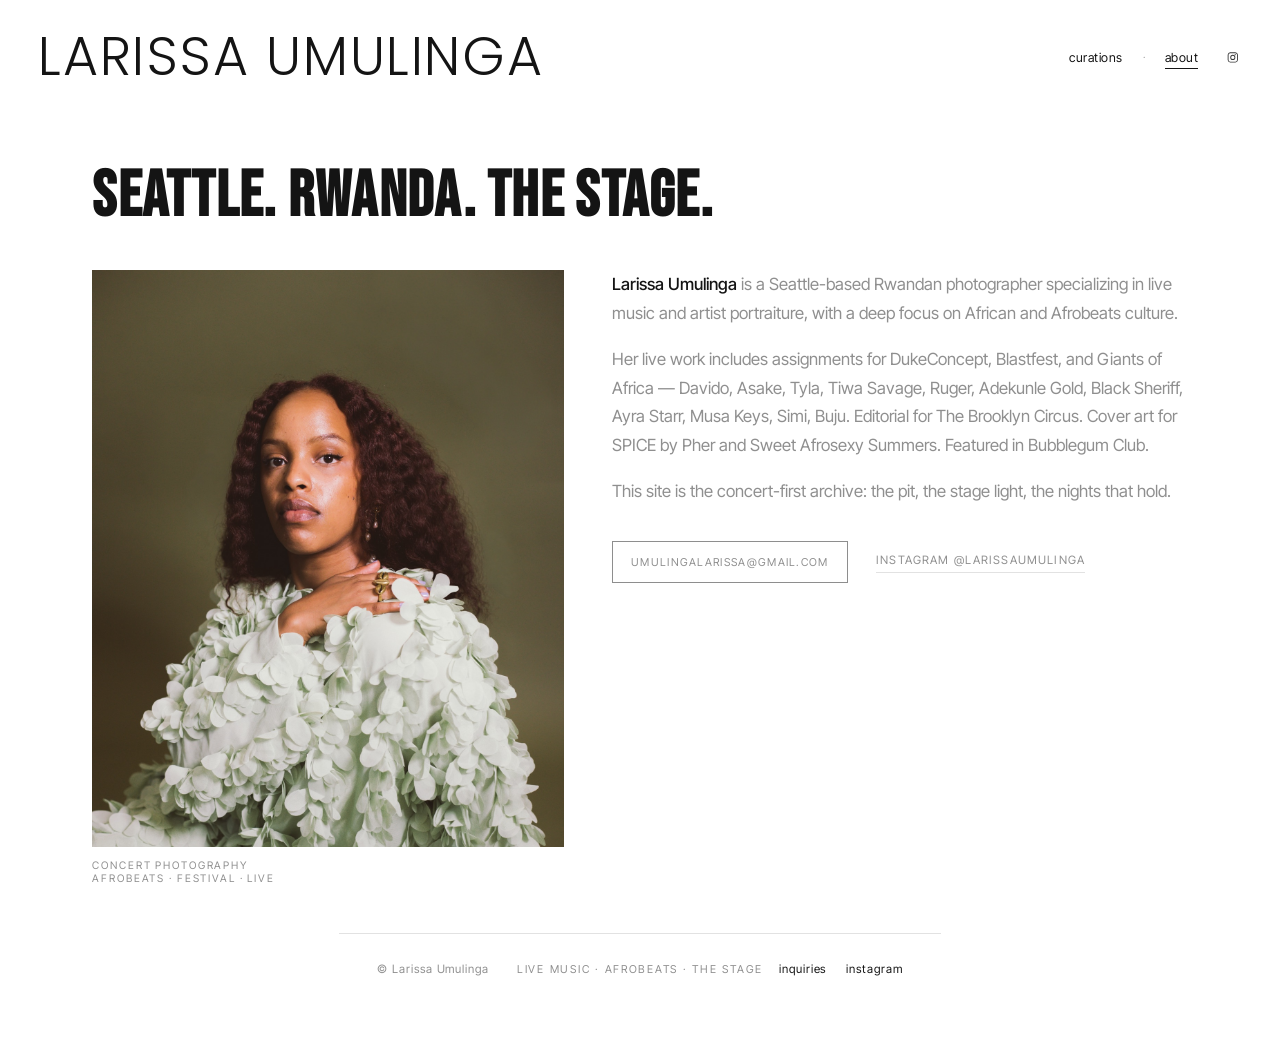
==== commit 5d2510ea: "Redesign site navigation: single scattered-grid landing page - Replace the split live/editorial page" ====
--- a/about.html
+++ b/about.html
@@ -15,9 +15,14 @@
   <nav class="nav-mobile" id="mobile-nav" aria-label="Mobile"></nav>
   <div class="page-wrap has-footer-space">
   <main class="about-block">
-    <h1 class="about-title">SEATTLE.<br />RWANDA.<br />THE STAGE.</h1>
+    <h1 class="about-title">SEATTLE. RWANDA. THE STAGE.</h1>
     <div class="about-grid">
-      <p class="about-aside">Concert photography<br />Afrobeats · festival · live</p>
+      <figure class="about-photo">
+        <div class="about-photo-frame">
+          <img src="img/about/portrait.jpg" alt="Larissa Umulinga portrait" />
+        </div>
+        <figcaption class="about-aside">Concert photography<br />Afrobeats · festival · live</figcaption>
+      </figure>
       <div class="about-body">
         <p><strong>Larissa Umulinga</strong> is a Seattle-based Rwandan photographer specializing in live music and artist portraiture, with a deep focus on African and Afrobeats culture.</p>
         <p>Her live work includes assignments for DukeConcept, Blastfest, and Giants of Africa — Davido, Asake, Tyla, Tiwa Savage, Ruger, Adekunle Gold, Black Sheriff, Ayra Starr, Musa Keys, Simi, Buju. Editorial for The Brooklyn Circus. Cover art for SPICE by Pher and Sweet Afrosexy Summers. Featured in Bubblegum Club.</p>
--- a/styles.css
+++ b/styles.css
@@ -46,7 +46,7 @@
   justify-content: space-between;
   height: var(--header-h);
   padding: 0 var(--safe);
-  background: linear-gradient(to bottom, rgba(255,255,255,0.96) 0%, rgba(255,255,255,0) 100%);
+  background: transparent;
 }
 
 .brand {
@@ -167,242 +167,6 @@
 .page-wrap.has-footer-space { min-height: 100dvh; display: flex; flex-direction: column; }
 .page-wrap.has-footer-space > main { flex: 1; }
 
-/* —— Homepage index —— */
-.home-body {
-  overflow: hidden;
-  height: 100dvh;
-}
-.home-body .site-footer { display: none; }
-
-.stage {
-  display: grid;
-  grid-template-columns: minmax(22rem, 0.95fr) minmax(0, 1.15fr);
-  width: 100%;
-  max-width: 100vw;
-  min-height: 100dvh;
-  height: 100dvh;
-  padding-top: var(--header-h);
-  overflow: hidden;
-}
-
-.index-pane {
-  position: relative;
-  z-index: 5;
-  display: flex;
-  flex-direction: column;
-  justify-content: center;
-  padding: 2rem var(--safe) 3rem;
-  background: linear-gradient(90deg, rgb(var(--bg-rgb)) 55%, rgba(var(--bg-rgb), 0.85) 85%, transparent 100%);
-  min-width: 0;
-  height: calc(100dvh - var(--header-h));
-  overflow-y: auto;
-  overflow-x: hidden;
-  scrollbar-width: none;
-}
-.index-pane::-webkit-scrollbar { display: none; }
-
-.tagline {
-  font-size: 0.65rem;
-  letter-spacing: 0.2em;
-  text-transform: uppercase;
-  color: var(--sand-dim);
-  margin-bottom: 2.2rem;
-}
-
-.artist-list {
-  display: flex;
-  flex-direction: column;
-  gap: 0.15rem;
-  min-width: 0;
-}
-
-.artist-row {
-  display: grid;
-  grid-template-columns: 2.4rem minmax(0, 1fr) auto;
-  align-items: baseline;
-  gap: 0.75rem 1rem;
-  padding: 0.35rem 0;
-  width: 100%;
-  min-width: 0;
-  transition: color 0.25s var(--ease);
-}
-.artist-row .num {
-  font-size: 0.68rem;
-  letter-spacing: 0.12em;
-  color: var(--sand-mute);
-  font-variant-numeric: tabular-nums;
-}
-.artist-row .name {
-  font-family: "Bebas Neue", sans-serif;
-  font-size: clamp(2.1rem, 4.6vw, 4.2rem);
-  line-height: 0.92;
-  letter-spacing: 0.015em;
-  text-transform: uppercase;
-  color: var(--sand-mute);
-  min-width: 0;
-  white-space: nowrap;
-  transition: color 0.3s var(--ease), transform 0.3s var(--ease);
-}
-.artist-row .credit {
-  font-family: "Instrument Serif", Georgia, serif;
-  font-style: italic;
-  font-size: 0.95rem;
-  color: var(--sand-mute);
-  white-space: nowrap;
-  opacity: 0;
-  transform: translateX(-6px);
-  transition: opacity 0.3s var(--ease), transform 0.3s var(--ease), color 0.3s;
-}
-.artist-row:hover .name,
-.artist-row.is-active .name {
-  color: var(--sand-soft);
-  transform: translateX(4px);
-}
-.artist-row:hover .num,
-.artist-row.is-active .num { color: var(--sand-dim); }
-.artist-row:hover .credit,
-.artist-row.is-active .credit {
-  opacity: 1;
-  transform: translateX(0);
-  color: var(--sand);
-}
-
-.photo-pane {
-  position: relative;
-  min-height: 0;
-  height: calc(100dvh - var(--header-h));
-  align-self: stretch;
-  isolation: isolate;
-  overflow: hidden;
-  background-color: var(--bg);
-}
-
-.photo-scroller {
-  position: absolute;
-  inset: 0;
-  z-index: 1;
-  background-color: var(--bg);
-  overflow-x: hidden;
-  overflow-y: auto;
-  scroll-snap-type: y mandatory;
-  scroll-behavior: smooth;
-  overscroll-behavior: contain;
-  -webkit-overflow-scrolling: touch;
-  scrollbar-width: none;
-  /* smaller peeks — active frame dominates */
-  scroll-padding-block: 12%;
-}
-.photo-scroller::-webkit-scrollbar { display: none; }
-
-.photo-slide {
-  position: relative;
-  display: block;
-  width: 100%;
-  /* larger active frame = smaller peeks */
-  height: 76%;
-  min-height: 76%;
-  scroll-snap-align: center;
-  scroll-snap-stop: always;
-  overflow: hidden;
-  background-color: var(--bg);
-  cursor: pointer;
-  margin: 0 0 clamp(1.25rem, 3vw, 2.25rem);
-  /* matte — white space between the photo and its corner brackets */
-  padding: var(--matte);
-  border: 0;
-}
-.photo-slide img {
-  width: 100%;
-  height: 100%;
-  object-fit: cover;
-  object-position: center 22%;
-  display: block;
-  transform: scale(1.02);
-  transition: filter 0.55s var(--ease), opacity 0.55s var(--ease), transform 0.7s var(--ease);
-  /* softer dimming on neighbors */
-  filter: brightness(0.78) saturate(0.88);
-  opacity: 0.78;
-}
-.photo-spacer {
-  height: 12%;
-  min-height: 12%;
-  flex: none;
-  pointer-events: none;
-}
-
-.photo-slide.is-active img {
-  filter: none;
-  opacity: 1;
-  transform: scale(1);
-}
-
-.photo-vignette {
-  position: absolute;
-  inset: 0;
-  pointer-events: none;
-  z-index: 6;
-  background: linear-gradient(
-    to bottom,
-    rgba(var(--bg-rgb), 0.65) 0%,
-    transparent 14%,
-    transparent 86%,
-    rgba(var(--bg-rgb), 0.65) 100%
-  );
-}
-
-/* Corner brackets framing the active photo — sit halfway into the matte
-   (padding on .photo-slide), splitting the white gap between the photo
-   edge and the bracket, like a mat inside a picture frame. */
-.photo-frame {
-  position: absolute;
-  inset: calc(12% + var(--matte) / 2) calc(var(--matte) / 2);
-  z-index: 8;
-  pointer-events: none;
-}
-.photo-frame .corner {
-  position: absolute;
-  width: 2.5rem;
-  height: 2.5rem;
-  border: 4px solid #000;
-}
-.photo-frame .corner.tl { top: 0; left: 0; border-right: 0; border-bottom: 0; }
-.photo-frame .corner.tr { top: 0; right: 0; border-left: 0; border-bottom: 0; }
-.photo-frame .corner.bl { bottom: 0; left: 0; border-right: 0; border-top: 0; }
-.photo-frame .corner.br { bottom: 0; right: 0; border-left: 0; border-top: 0; }
-
-.photo-caption {
-  position: absolute;
-  right: var(--safe);
-  bottom: 1.75rem;
-  z-index: 9;
-  text-align: right;
-  pointer-events: none;
-  transition: opacity 0.35s var(--ease);
-}
-.photo-caption .label {
-  font-size: 0.62rem;
-  letter-spacing: 0.18em;
-  text-transform: uppercase;
-  color: var(--sand-dim);
-  margin-bottom: 0.35rem;
-}
-.photo-caption .big {
-  font-family: "Bebas Neue", sans-serif;
-  font-size: 1.6rem;
-  letter-spacing: 0.06em;
-}
-
-.home-foot {
-  position: fixed;
-  left: var(--safe);
-  bottom: 1.25rem;
-  z-index: 20;
-  font-size: 0.65rem;
-  letter-spacing: 0.08em;
-  color: var(--sand-mute);
-}
-.home-foot a:hover { color: var(--sand); }
-
 /* —— Inner page chrome —— */
 .page-hero {
   padding: calc(var(--header-h) + 2.5rem) var(--safe) 2rem;
@@ -432,214 +196,236 @@
   line-height: 1.45;
 }
 
-/* —— Music grid —— */
-.live-grid {
+
+/* —— Scatter grid (landing page) —— */
+.scatter-grid {
   max-width: var(--max);
   margin: 0 auto;
-  padding: 0.5rem var(--safe) 3rem;
+  padding: calc(var(--header-h) + 2rem) var(--safe) 4rem;
   display: grid;
-  grid-template-columns: repeat(12, 1fr);
-  gap: 0.75rem;
-}
-.live-cell {
+  grid-template-columns: repeat(4, 1fr);
+  gap: 2.5rem 1.5rem;
+}
+.scatter-cell {
   position: relative;
+  display: block;
+  aspect-ratio: 3 / 4;
+}
+.scatter-photo {
+  display: block;
+  width: 100%;
+  height: 100%;
   overflow: hidden;
   background: #f2f2f2;
-  aspect-ratio: 3 / 4;
-}
-.live-cell:nth-child(1) { grid-column: span 7; aspect-ratio: 16 / 11; }
-.live-cell:nth-child(2) { grid-column: span 5; }
-.live-cell:nth-child(3) { grid-column: span 4; }
-.live-cell:nth-child(4) { grid-column: span 4; }
-.live-cell:nth-child(5) { grid-column: span 4; }
-.live-cell:nth-child(6) { grid-column: span 6; aspect-ratio: 4 / 3; }
-.live-cell:nth-child(7) { grid-column: span 6; aspect-ratio: 4 / 3; }
-.live-cell img {
+}
+.scatter-photo img {
   width: 100%;
   height: 100%;
   object-fit: cover;
-  transition: transform 0.7s var(--ease);
-}
-.live-cell:hover img { transform: scale(1.04); }
-.live-meta {
+  transition: transform 0.6s var(--ease);
+}
+.scatter-cell:hover .scatter-photo img,
+.scatter-cell:focus-visible .scatter-photo img { transform: scale(1.03); }
+
+/* One shared set of corner brackets (appended to <body>, not per photo)
+   that glides between whichever photo is hovered — see positionFrame()
+   in site.js. Absolute (document-relative), not fixed, so they scroll
+   along with the page instead of staying put in the viewport while the
+   photo they're framing scrolls away underneath them. */
+.scatter-corner {
   position: absolute;
+  top: 0;
+  left: 0;
+  width: 1.5rem;
+  height: 1.5rem;
+  border: 3px solid #000;
+  pointer-events: none;
+  opacity: 0;
+  z-index: 50;
+  transition: transform 0.55s cubic-bezier(0.16, 0.84, 0.3, 1), opacity 0.2s var(--ease);
+}
+.scatter-corner.is-visible { opacity: 1; }
+.scatter-corner.tl { border-right: 0; border-bottom: 0; }
+.scatter-corner.tr { border-left: 0; border-bottom: 0; }
+.scatter-corner.bl { border-right: 0; border-top: 0; }
+.scatter-corner.br { border-left: 0; border-top: 0; }
+
+.scatter-label {
+  display: flex;
+  flex-direction: column;
+  align-items: flex-start;
+  justify-content: center;
+  gap: 0.5rem;
+}
+.scatter-label .count {
+  font-family: "Instrument Serif", Georgia, serif;
+  font-style: italic;
+  font-size: 0.8rem;
+  color: var(--sand-dim);
+  min-height: 1.2em;
+}
+.scatter-label .label-text {
+  font-family: "Bebas Neue", sans-serif;
+  font-size: 2.1rem;
+  letter-spacing: 0.06em;
+  text-transform: uppercase;
+  min-height: 1.1em;
+  transition: opacity 0.2s var(--ease);
+}
+
+/* —— Artist project page (full-bleed filmstrip carousel) —— */
+.carousel {
+  position: relative;
+  height: 100dvh;
+  overflow: hidden;
+}
+.carousel-frame {
+  position: absolute;
+  /* breathing room on every side, and enough space at the bottom that
+     the strip sits clearly below the photo instead of over it */
+  inset: calc(var(--header-h) + 1.5rem) 0 6.5rem;
+  background: var(--bg);
+  overflow: hidden;
+}
+/* A horizontally scrolling filmstrip — several photos visible at once,
+   peeking past the viewport edges, snapping smoothly from one to the
+   next rather than hard-cutting between single images. */
+.carousel-track {
+  display: flex;
+  align-items: center;
+  height: 100%;
+  overflow-x: auto;
+  overflow-y: hidden;
+  scroll-snap-type: x mandatory;
+  scroll-behavior: smooth;
+  -webkit-overflow-scrolling: touch;
+  scrollbar-width: none;
+  cursor: ns-resize;
+}
+.carousel-track::-webkit-scrollbar { display: none; }
+
+/* Only the current photo is ever visible — each slide is exactly one
+   frame wide, so sliding to the next/previous one swaps the whole view
+   rather than revealing neighboring photos at the sides. */
+.carousel-slide {
+  flex: 0 0 100%;
+  width: 100%;
+  height: 100%;
+  display: flex;
+  align-items: center;
+  justify-content: center;
+  scroll-snap-align: center;
+  scroll-snap-stop: always;
+}
+.carousel-slide img {
+  max-width: 100%;
+  max-height: 100%;
+  width: auto;
+  height: auto;
+  object-fit: contain;
+  display: block;
+}
+
+.carousel-top {
+  position: absolute;
+  top: var(--header-h);
   left: 0;
   right: 0;
-  bottom: 0;
-  padding: 2.5rem 1rem 0.9rem;
-  background: linear-gradient(to top, rgba(0,0,0,0.85), transparent);
+  z-index: 3;
+  display: flex;
+  align-items: baseline;
+  justify-content: center;
+  gap: 1rem;
+  padding: 0.75rem var(--safe);
+  pointer-events: none;
+}
+.carousel-top > * { pointer-events: auto; }
+.carousel-num {
+  font-size: 0.65rem;
+  letter-spacing: 0.18em;
+  text-transform: uppercase;
+  color: var(--sand-dim);
+  background: rgba(255, 255, 255, 0.85);
+  padding: 0.2rem 0.5rem;
+}
+.info-toggle {
   font-size: 0.68rem;
-  letter-spacing: 0.12em;
-  text-transform: uppercase;
-}
-.live-meta strong {
-  display: block;
+  letter-spacing: 0.14em;
+  text-transform: uppercase;
+  color: var(--sand-dim);
+  background: rgba(255, 255, 255, 0.85);
+  border-bottom: 1px solid var(--line);
+  padding: 0.2rem 0.5rem;
+  transition: color 0.2s var(--ease), border-color 0.2s var(--ease);
+}
+.info-toggle:hover { color: var(--sand); border-color: var(--sand-mute); }
+
+.carousel-info {
+  position: absolute;
+  top: calc(var(--header-h) + 2.75rem);
+  left: 50%;
+  transform: translateX(-50%);
+  z-index: 4;
+  max-width: 30rem;
+  width: calc(100% - 2 * var(--safe));
+  text-align: center;
+  background: rgba(255, 255, 255, 0.92);
+  padding: 1rem 1.25rem;
+}
+.carousel-info .artist-name {
   font-family: "Bebas Neue", sans-serif;
-  font-size: 1.35rem;
-  letter-spacing: 0.06em;
-  font-weight: 400;
-  text-transform: uppercase;
-  margin-top: 0.15rem;
-}
-
-/* —— Projects cards —— */
-.card-grid {
-  max-width: var(--max);
-  margin: 0 auto;
-  padding: 0.5rem var(--safe) 3rem;
-  display: grid;
-  grid-template-columns: repeat(3, 1fr);
-  gap: 1.25rem;
-}
-.project-card {
-  display: flex;
-  flex-direction: column;
-  border: 1px solid var(--line);
-  transition: border-color 0.3s var(--ease);
-}
-.project-card:hover { border-color: rgba(20, 20, 20, 0.35); }
-.project-card .thumb {
-  position: relative;
+  font-size: clamp(2rem, 4.5vw, 3rem);
+  letter-spacing: 0.03em;
+  line-height: 0.95;
+  text-transform: uppercase;
+}
+.carousel-info .artist-credit {
+  margin-top: 0.4rem;
+  font-family: "Instrument Serif", Georgia, serif;
+  font-style: italic;
+  font-size: 1.05rem;
+  color: var(--sand-dim);
+}
+.carousel-info .page-lede {
+  margin-top: 0.6rem;
+  font-size: 0.9rem;
+  max-width: none;
+}
+
+/* Floats over the lower portion of the photo rather than sitting below
+   it — only the top half of each thumbnail clears the image's edge. */
+.carousel-strip {
+  position: absolute;
+  left: 50%;
+  bottom: 1rem;
+  transform: translateX(-50%);
+  z-index: 3;
+  display: flex;
+  gap: 0.5rem;
+  max-width: calc(100% - 2 * var(--safe));
+  overflow-x: auto;
+  padding: 0.25rem;
+}
+.carousel-strip button {
+  flex: none;
+  width: 4rem;
+  height: 4rem;
+  padding: 0;
   overflow: hidden;
-  aspect-ratio: 3 / 4;
-  background: #f2f2f2;
-}
-.project-card .thumb img {
+  border: 2px solid transparent;
+  opacity: 0.6;
+  cursor: pointer;
+  transition: opacity 0.2s var(--ease), border-color 0.2s var(--ease);
+}
+.carousel-strip button img {
   width: 100%;
   height: 100%;
   object-fit: cover;
-  object-position: center 18%;
-  transition: transform 0.7s var(--ease);
-}
-.project-card:hover .thumb img { transform: scale(1.04); }
-.project-card .body {
-  padding: 1.1rem 1.15rem 1.25rem;
-  display: flex;
-  flex-direction: column;
-  gap: 0.35rem;
-  flex: 1;
-}
-.project-card .num {
-  font-size: 0.62rem;
-  letter-spacing: 0.16em;
-  color: var(--sand-mute);
-}
-.project-card .name {
-  font-family: "Bebas Neue", sans-serif;
-  font-size: 2.15rem;
-  letter-spacing: 0.04em;
-  line-height: 1;
-}
-.project-card .credit {
-  font-family: "Instrument Serif", Georgia, serif;
-  font-style: italic;
-  font-size: 1rem;
-  color: var(--sand-dim);
-}
-.project-card .cta {
-  margin-top: 1rem;
-  font-size: 0.68rem;
-  letter-spacing: 0.14em;
-  text-transform: uppercase;
-  color: var(--sand-dim);
-  display: inline-flex;
-  align-items: center;
-  gap: 0.45rem;
-}
-.project-card:hover .cta { color: var(--sand); }
-.project-card .cta span {
-  display: inline-block;
-  width: 1.4rem;
-  height: 1px;
-  background: currentColor;
-}
-
-/* —— Artist project page —— */
-.artist-hero {
-  position: relative;
-  min-height: 72dvh;
-  display: flex;
-  flex-direction: column;
-  justify-content: flex-end;
-  padding: calc(var(--header-h) + 2rem) var(--safe) 2.5rem;
-  overflow: hidden;
-}
-.artist-hero-bg {
-  position: absolute;
-  inset: 0;
-  z-index: 0;
-}
-.artist-hero-bg img {
-  width: 100%;
-  height: 100%;
-  object-fit: cover;
-  object-position: center 18%;
-  filter: brightness(0.72);
-}
-.artist-hero-shade {
-  position: absolute;
-  inset: 0;
-  z-index: 1;
-  pointer-events: none;
-  background:
-    linear-gradient(to top, #000 0%, rgba(0,0,0,0.55) 28%, transparent 62%),
-    linear-gradient(to right, rgba(0,0,0,0.4) 0%, transparent 50%);
-}
-.artist-hero-copy { position: relative; z-index: 2; max-width: 40rem; }
-.artist-num {
-  font-size: 0.65rem;
-  letter-spacing: 0.18em;
-  text-transform: uppercase;
-  color: var(--sand-dim);
-  margin-bottom: 0.6rem;
-}
-.artist-name {
-  font-family: "Bebas Neue", sans-serif;
-  font-size: clamp(3.2rem, 9vw, 6.5rem);
-  letter-spacing: 0.03em;
-  line-height: 0.9;
-}
-.artist-credit {
-  margin-top: 0.85rem;
-  font-family: "Instrument Serif", Georgia, serif;
-  font-style: italic;
-  font-size: 1.25rem;
-}
-.artist-credit em { opacity: 0.65; margin-right: 0.2em; }
-
-.gallery {
-  max-width: var(--max);
-  margin: 0 auto;
-  padding: 2rem var(--safe) 3rem;
-  display: grid;
-  grid-template-columns: repeat(12, 1fr);
-  gap: 0.75rem;
-}
-.gallery figure {
-  overflow: hidden;
-  background: #f2f2f2;
-  position: relative;
-}
-/* 8/4/5/7-column mosaic, repeating every 4 photos so it still works
-   whether a gallery has 4 images or 40. */
-.gallery figure:nth-child(4n+1) { grid-column: span 8; aspect-ratio: 16 / 11; }
-.gallery figure:nth-child(4n+2) { grid-column: span 4; aspect-ratio: 3 / 4; }
-.gallery figure:nth-child(4n+3) { grid-column: span 5; aspect-ratio: 4 / 5; }
-.gallery figure:nth-child(4n) { grid-column: span 7; aspect-ratio: 16 / 12; }
-.gallery figure img {
-  width: 100%;
-  height: 100%;
-  object-fit: cover;
-}
-.gallery figcaption {
-  position: absolute;
-  left: 0.85rem;
-  bottom: 0.75rem;
-  font-size: 0.62rem;
-  letter-spacing: 0.12em;
-  text-transform: uppercase;
-  color: var(--sand-dim);
-  text-shadow: 0 1px 8px rgba(0,0,0,0.8);
+}
+.carousel-strip button:hover { opacity: 0.9; }
+.carousel-strip button.is-active {
+  opacity: 1;
+  border-color: var(--sand);
 }
 
 .artist-nav {
@@ -784,23 +570,50 @@
 }
 .about-title {
   font-family: "Bebas Neue", sans-serif;
-  font-size: clamp(3.5rem, 12vw, 7.5rem);
+  font-size: clamp(1.8rem, 5vw, 4.2rem);
   letter-spacing: 0.02em;
-  line-height: 0.88;
+  line-height: 1.05;
   margin-bottom: 2.5rem;
 }
 .about-grid {
   display: grid;
   grid-template-columns: minmax(0, 0.9fr) minmax(0, 1.1fr);
   gap: 3rem;
-  align-items: start;
+  align-items: stretch;
+  /* floor under the row height so the photo gets more room than the
+     text alone would give it, cutting down on the crop */
+  min-height: clamp(30rem, 48vw, 44rem);
+}
+.about-photo {
+  display: flex;
+  flex-direction: column;
+  height: 100%;
+  min-height: 0;
+}
+/* The image is taken out of flow (absolute) so it can never influence
+   this row's height — only .about-body's text does. The frame then
+   just fills whatever space is left after the caption, and the image
+   crops to fill the frame exactly. */
+.about-photo-frame {
+  position: relative;
+  flex: 1;
+  min-height: 0;
+}
+.about-photo-frame img {
+  position: absolute;
+  inset: 0;
+  width: 100%;
+  height: 100%;
+  object-fit: cover;
+  object-position: center 22%;
+  background: #f2f2f2;
 }
 .about-aside {
   font-size: 0.65rem;
   letter-spacing: 0.18em;
   text-transform: uppercase;
   color: var(--sand-dim);
-  padding-top: 0.35rem;
+  padding-top: 0.75rem;
 }
 .about-body {
   font-size: 1.05rem;
@@ -881,45 +694,13 @@
   .nav { display: none; }
   .menu-toggle { display: block; }
 
-  .home-body { overflow: hidden; }
-  .stage {
-    grid-template-columns: minmax(0, 1fr);
-    width: 100%;
-    max-width: 100vw;
-    min-width: 0;
-  }
-  .photo-pane {
-    position: fixed;
-    inset: 0;
-    z-index: 0;
-    height: 100dvh;
-    opacity: 0.45;
-  }
-  .photo-vignette {
-    background: rgba(var(--bg-rgb), 0.72);
-  }
-  .index-pane {
-    background: transparent;
-    min-height: 100dvh;
-    height: auto;
-  }
-  .photo-slide { padding: 0; }
-  .photo-caption { display: none; }
-  .photo-frame { display: none; }
-  .artist-row .credit { display: none; }
-  .artist-row .name { font-size: clamp(2rem, 9vw, 3.2rem); }
-
-  .card-grid { grid-template-columns: repeat(2, 1fr); }
-  .live-cell:nth-child(n) { grid-column: span 6; aspect-ratio: 3 / 4; }
-  .live-cell:nth-child(1) { grid-column: span 12; aspect-ratio: 16 / 11; }
+  .scatter-grid { grid-template-columns: repeat(2, 1fr); gap: 1.75rem 1rem; }
 
   .pub-item { grid-template-columns: 1fr; gap: 1.25rem; }
   .pub-visual { max-width: 22rem; }
-  .about-grid { grid-template-columns: 1fr; gap: 1.5rem; }
-
-  .gallery figure:nth-child(n) { grid-column: span 12; aspect-ratio: 4 / 5; }
-  .gallery figure:nth-child(4n+1),
-  .gallery figure:nth-child(4n) { aspect-ratio: 16 / 11; }
+  .about-grid { grid-template-columns: 1fr; gap: 1.5rem; min-height: 0; }
+  .about-photo { height: auto; }
+  .about-photo-frame { flex: none; aspect-ratio: 3 / 4; }
 
   .site-footer {
     grid-template-columns: 1fr;
@@ -932,10 +713,5 @@
 }
 
 @media (max-width: 640px) {
-  .card-grid { grid-template-columns: 1fr; }
-  .live-cell:nth-child(n) { grid-column: span 12; }
-  .artist-row {
-    grid-template-columns: 2rem minmax(0, 1fr);
-  }
-  .artist-row .name { font-size: clamp(2.2rem, 12vw, 3.2rem); }
-}
+  .scatter-grid { grid-template-columns: 1fr; }
+}
